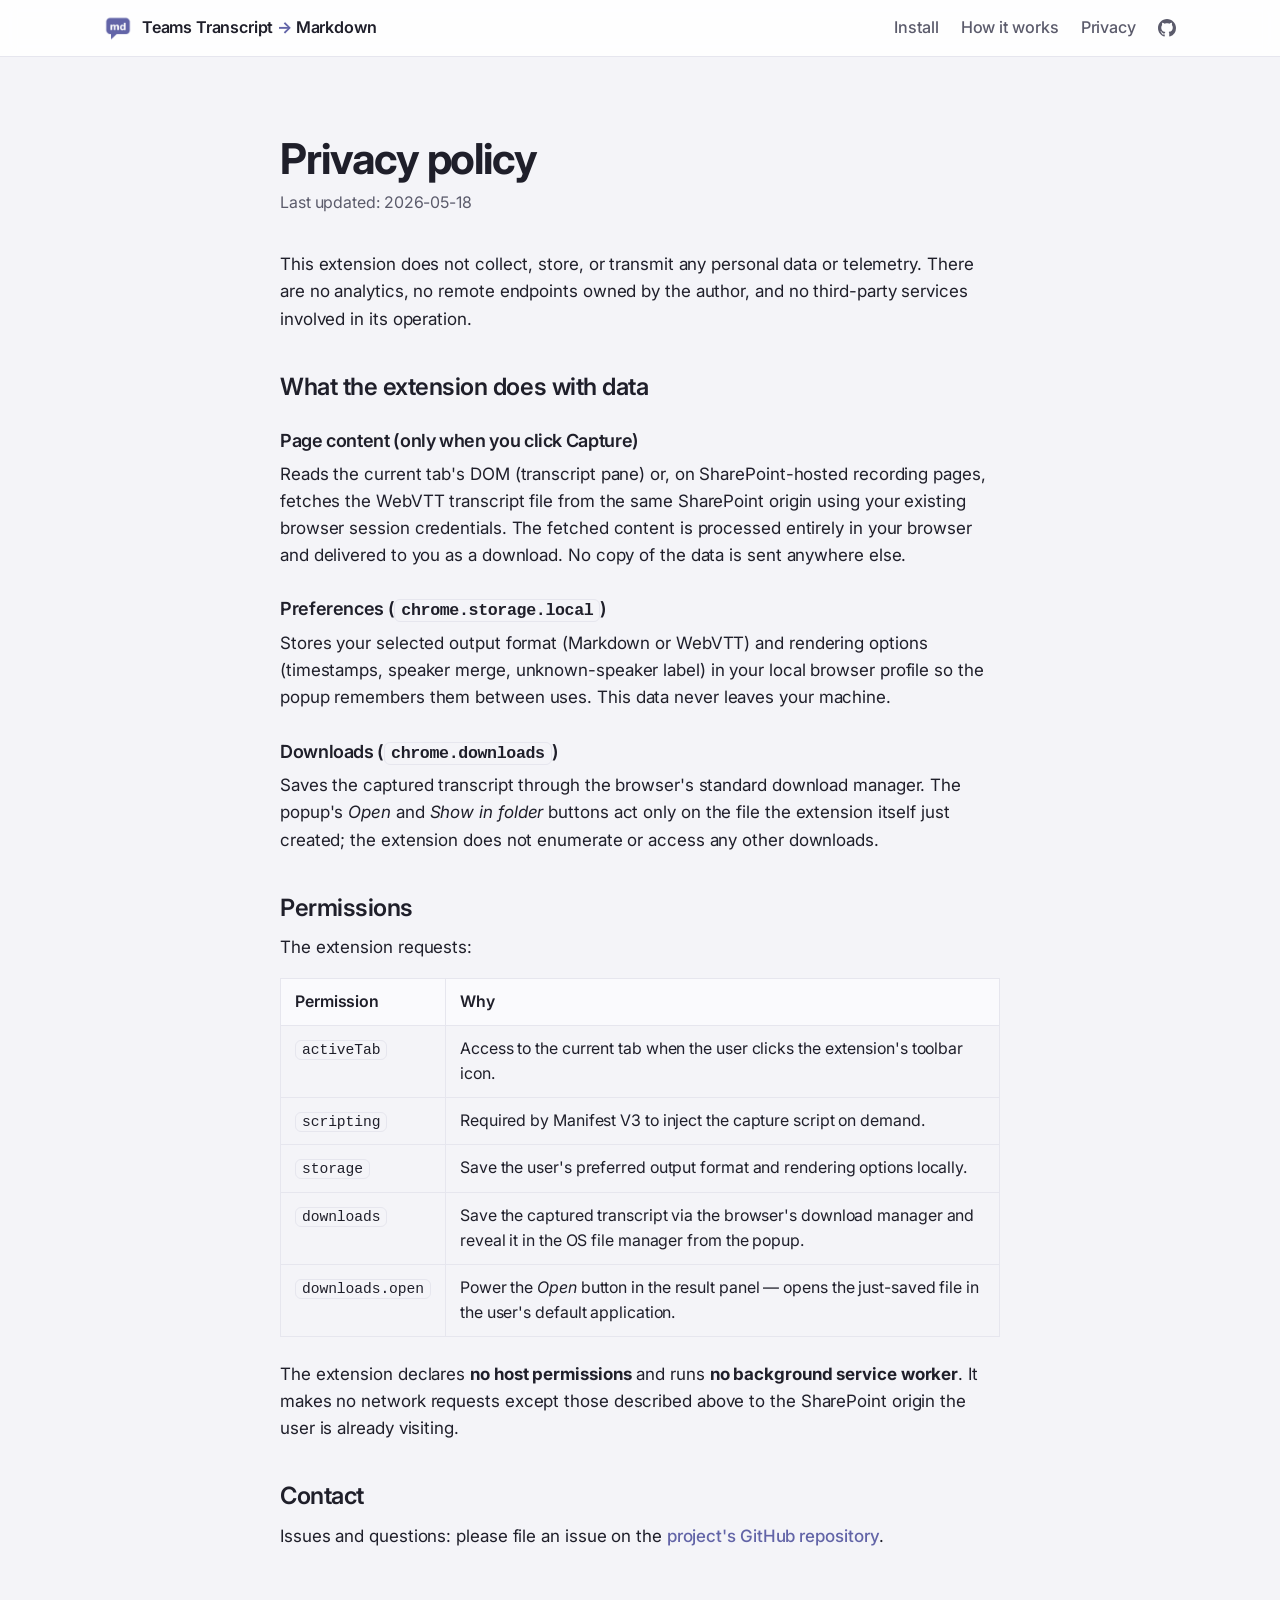
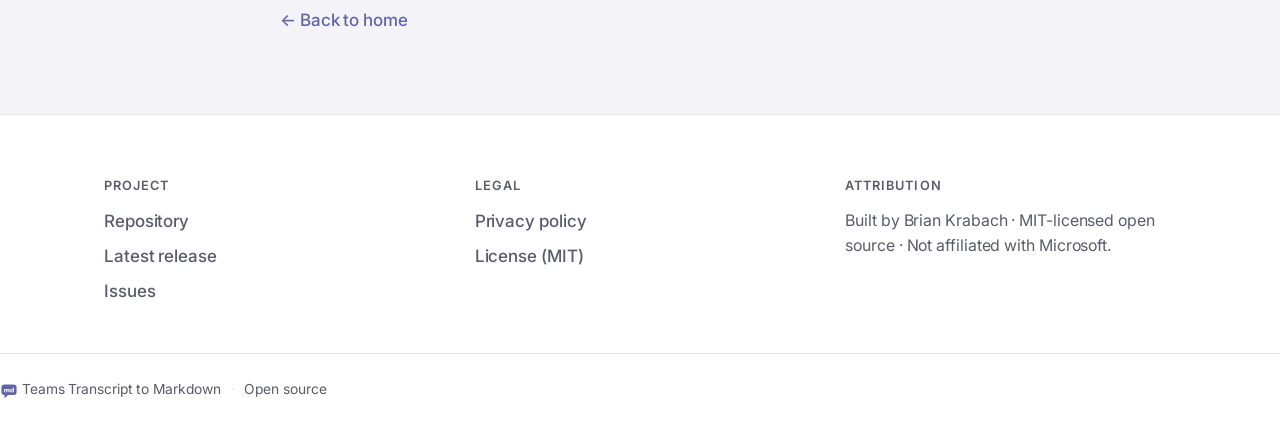
==== privacy/index.html @ 86daa05f "docs(site): build proper landing page with design + UX love Stand up a real GitHub Pages site instea" ====
<!doctype html>
<html lang="en">
  <head>
    <meta charset="utf-8" />
    <meta name="viewport" content="width=device-width, initial-scale=1" />
    <title>Privacy policy — Teams Transcript to Markdown</title>
    <meta
      name="description"
      content="Privacy policy for the Teams Transcript to Markdown browser extension. No telemetry, no servers, no third parties."
    />
    <link rel="icon" type="image/png" href="../icons/icon-128.png" sizes="128x128" />
    <link
      href="https://fonts.googleapis.com/css2?family=Inter:wght@400;500;600;700&display=swap"
      rel="stylesheet"
    />
    <link rel="stylesheet" href="../style.css" />
  </head>
  <body>
    <header class="topbar">
      <div class="container topbar-inner">
        <a class="brand" href="../" aria-label="Teams Transcript to Markdown — back to home">
          <img src="../icons/icon-128.png" alt="" class="brand-icon" width="28" height="28" />
          <span class="brand-name">Teams Transcript <span class="brand-arrow">→</span> Markdown</span>
        </a>
        <nav class="topnav">
          <a href="../#install">Install</a>
          <a href="../#how">How it works</a>
          <a href="../#privacy">Privacy</a>
          <a
            class="topnav-github"
            href="https://github.com/bkrabach/teams-transcript-md"
            aria-label="View source on GitHub"
          >
            <svg viewBox="0 0 16 16" width="18" height="18" aria-hidden="true">
              <path
                fill="currentColor"
                d="M8 0C3.58 0 0 3.58 0 8c0 3.54 2.29 6.53 5.47 7.59.4.07.55-.17.55-.38 0-.19-.01-.82-.01-1.49-2.01.37-2.53-.49-2.69-.94-.09-.23-.48-.94-.82-1.13-.28-.15-.68-.52-.01-.53.63-.01 1.08.58 1.23.82.72 1.21 1.87.87 2.33.66.07-.52.28-.87.51-1.07-1.78-.2-3.64-.89-3.64-3.95 0-.87.31-1.59.82-2.15-.08-.2-.36-1.02.08-2.12 0 0 .67-.21 2.2.82.64-.18 1.32-.27 2-.27.68 0 1.36.09 2 .27 1.53-1.04 2.2-.82 2.2-.82.44 1.1.16 1.92.08 2.12.51.56.82 1.27.82 2.15 0 3.07-1.87 3.75-3.65 3.95.29.25.54.73.54 1.48 0 1.07-.01 1.93-.01 2.2 0 .21.15.46.55.38A8.01 8.01 0 0016 8c0-4.42-3.58-8-8-8z"
              />
            </svg>
            <span class="visually-hidden">GitHub</span>
          </a>
        </nav>
      </div>
    </header>

    <main class="container">
      <article class="prose">
        <h1>Privacy policy</h1>
        <p class="meta">Last updated: 2026-05-18</p>

        <p>
          This extension does not collect, store, or transmit any personal
          data or telemetry. There are no analytics, no remote endpoints
          owned by the author, and no third-party services involved in its
          operation.
        </p>

        <h2>What the extension does with data</h2>

        <h3>Page content (only when you click Capture)</h3>
        <p>
          Reads the current tab's DOM (transcript pane) or, on
          SharePoint-hosted recording pages, fetches the WebVTT transcript
          file from the same SharePoint origin using your existing browser
          session credentials. The fetched content is processed entirely
          in your browser and delivered to you as a download. No copy of
          the data is sent anywhere else.
        </p>

        <h3>Preferences (<code>chrome.storage.local</code>)</h3>
        <p>
          Stores your selected output format (Markdown or WebVTT) and
          rendering options (timestamps, speaker merge, unknown-speaker
          label) in your local browser profile so the popup remembers them
          between uses. This data never leaves your machine.
        </p>

        <h3>Downloads (<code>chrome.downloads</code>)</h3>
        <p>
          Saves the captured transcript through the browser's standard
          download manager. The popup's <em>Open</em> and
          <em>Show in folder</em> buttons act only on the file the
          extension itself just created; the extension does not enumerate
          or access any other downloads.
        </p>

        <h2>Permissions</h2>

        <p>The extension requests:</p>

        <table>
          <thead>
            <tr>
              <th>Permission</th>
              <th>Why</th>
            </tr>
          </thead>
          <tbody>
            <tr>
              <td><code>activeTab</code></td>
              <td>
                Access to the current tab when the user clicks the extension's
                toolbar icon.
              </td>
            </tr>
            <tr>
              <td><code>scripting</code></td>
              <td>
                Required by Manifest V3 to inject the capture script on demand.
              </td>
            </tr>
            <tr>
              <td><code>storage</code></td>
              <td>
                Save the user's preferred output format and rendering options
                locally.
              </td>
            </tr>
            <tr>
              <td><code>downloads</code></td>
              <td>
                Save the captured transcript via the browser's download manager
                and reveal it in the OS file manager from the popup.
              </td>
            </tr>
            <tr>
              <td><code>downloads.open</code></td>
              <td>
                Power the <em>Open</em> button in the result panel — opens the
                just-saved file in the user's default application.
              </td>
            </tr>
          </tbody>
        </table>

        <p>
          The extension declares <strong>no host permissions</strong> and
          runs <strong>no background service worker</strong>. It makes no
          network requests except those described above to the SharePoint
          origin the user is already visiting.
        </p>

        <h2>Contact</h2>

        <p>
          Issues and questions: please file an issue on the
          <a href="https://github.com/bkrabach/teams-transcript-md/issues"
            >project's GitHub repository</a
          >.
        </p>

        <a class="back link-arrow" href="../">← Back to home</a>
      </article>
    </main>

    <footer class="footer">
      <div class="container footer-grid">
        <div class="footer-col">
          <h4>Project</h4>
          <ul>
            <li><a href="https://github.com/bkrabach/teams-transcript-md">Repository</a></li>
            <li>
              <a href="https://github.com/bkrabach/teams-transcript-md/releases/latest"
                >Latest release</a
              >
            </li>
            <li>
              <a href="https://github.com/bkrabach/teams-transcript-md/issues">Issues</a>
            </li>
          </ul>
        </div>
        <div class="footer-col">
          <h4>Legal</h4>
          <ul>
            <li><a href="./">Privacy policy</a></li>
            <li>
              <a
                href="https://github.com/bkrabach/teams-transcript-md/blob/main/LICENSE"
                >License (MIT)</a
              >
            </li>
          </ul>
        </div>
        <div class="footer-col footer-attribution">
          <h4>Attribution</h4>
          <p>
            Built by Brian Krabach · MIT-licensed open source ·
            <em>Not affiliated with Microsoft.</em>
          </p>
        </div>
      </div>
      <div class="footer-bottom">
        <span>
          <img src="../icons/icon-128.png" alt="" width="18" height="18" />
          Teams Transcript to Markdown
        </span>
        <span class="footer-bottom-spacer">·</span>
        <span>Open source</span>
      </div>
    </footer>
  </body>
</html>
---- style.css ----
/* ============================================================================
   Teams Transcript to Markdown — landing page styles.

   Design tokens follow the art-director brief; layout follows the
   layout-architect brief. Single sheet, no preprocessor.

   Sections:
     1. Tokens (light + dark)
     2. Reset + base typography
     3. Layout primitives (container, grid, sections)
     4. Topbar
     5. Hero (and the in-hero stylized popup preview)
     6. Buttons + badges
     7. Install cards
     8. Feature grid
     9. Sample code block + explainer
    10. Privacy block
    11. Footer
    12. Utilities + responsive overrides
   ========================================================================== */

/* ---------------------------------------------------------------------------
   1. Tokens
   --------------------------------------------------------------------------- */

:root {
  --c-primary: #6264a7;
  --c-primary-hover: #424482;
  --c-accent: #8587c6;
  --c-surface: #ffffff;
  --c-surface-raised: #fafafd;
  --c-page-bg: #f4f4f8;
  --c-hairline: #e6e6ee;
  --c-ink: #1f1f2a;
  --c-ink-muted: #5b5b6b;
  --c-success: #107c41;
  --c-success-bg: #e7f4ee;
  --c-error: #c4314b;
  --c-code-bg: #f4f4f8;

  --radius-sm: 6px;
  --radius-md: 10px;
  --radius-lg: 14px;
  --radius-pill: 999px;

  --shadow-card: 0 1px 2px rgba(31, 31, 42, 0.04),
    0 8px 24px -8px rgba(98, 100, 167, 0.18);
  --shadow-card-hover: 0 1px 2px rgba(31, 31, 42, 0.06),
    0 12px 32px -10px rgba(98, 100, 167, 0.28);
  --shadow-popup: 0 4px 12px -2px rgba(31, 31, 42, 0.08),
    0 28px 56px -16px rgba(98, 100, 167, 0.35);

  --gradient-primary: linear-gradient(160deg, #6264a7 0%, #8587c6 100%);
  --gradient-primary-hover: linear-gradient(160deg, #525498 0%, #757aba 100%);

  --container-w: 1120px;
  --gutter-lg: 24px;
  --gutter-sm: 16px;
}

@media (prefers-color-scheme: dark) {
  :root {
    --c-primary: #8587c6;
    --c-primary-hover: #9ea0d3;
    --c-accent: #b3b5e0;
    --c-surface: #13131a;
    --c-surface-raised: #1b1b24;
    --c-page-bg: #0e0e14;
    --c-hairline: #2a2a36;
    --c-ink: #ededf2;
    --c-ink-muted: #9a9aad;
    --c-success: #58b97a;
    --c-success-bg: rgba(88, 185, 122, 0.12);
    --c-error: #ef6a7c;
    --c-code-bg: #0e0e14;

    --shadow-card: 0 1px 2px rgba(0, 0, 0, 0.4),
      0 12px 32px -8px rgba(0, 0, 0, 0.6);
    --shadow-card-hover: 0 1px 2px rgba(0, 0, 0, 0.5),
      0 18px 44px -10px rgba(0, 0, 0, 0.7);
    --shadow-popup: 0 4px 12px -2px rgba(0, 0, 0, 0.5),
      0 28px 56px -16px rgba(0, 0, 0, 0.7);

    --gradient-primary: linear-gradient(160deg, #6264a7 0%, #8587c6 100%);
    --gradient-primary-hover: linear-gradient(160deg, #757aba 0%, #9ea0d3 100%);
  }
}

/* ---------------------------------------------------------------------------
   2. Reset + base
   --------------------------------------------------------------------------- */

*,
*::before,
*::after {
  box-sizing: border-box;
}

html,
body {
  margin: 0;
  padding: 0;
}

html {
  background: var(--c-page-bg);
  color: var(--c-ink);
  font-family: "Inter", -apple-system, BlinkMacSystemFont, "Segoe UI", system-ui,
    "Helvetica Neue", Arial, sans-serif;
  font-size: 17px;
  line-height: 1.6;
  letter-spacing: -0.005em;
  -webkit-font-smoothing: antialiased;
  text-rendering: optimizeLegibility;
}

body {
  background: var(--c-page-bg);
}

h1,
h2,
h3,
h4 {
  margin: 0 0 0.5em;
  font-weight: 600;
  color: var(--c-ink);
  letter-spacing: -0.02em;
  line-height: 1.15;
}

h1 {
  font-size: 3.25rem;
  font-weight: 700;
  letter-spacing: -0.025em;
  line-height: 1.05;
}

h2 {
  font-size: 2rem;
  line-height: 1.2;
}

h3 {
  font-size: 1.25rem;
  font-weight: 600;
  line-height: 1.3;
}

h4 {
  font-size: 0.75rem;
  font-weight: 600;
  text-transform: uppercase;
  letter-spacing: 0.08em;
  color: var(--c-ink-muted);
}

p {
  margin: 0 0 1em;
  color: var(--c-ink);
}

ul,
ol {
  margin: 0 0 1em;
  padding-left: 1.4em;
  color: var(--c-ink);
}

li + li {
  margin-top: 0.3em;
}

a {
  color: var(--c-primary);
  text-decoration: none;
  font-weight: 500;
}

a:hover {
  color: var(--c-primary-hover);
  text-decoration: underline;
}

a:focus-visible,
button:focus-visible,
summary:focus-visible {
  outline: 2px solid var(--c-accent);
  outline-offset: 2px;
  border-radius: 4px;
}

code,
pre {
  font-family: ui-monospace, "SF Mono", "JetBrains Mono", "Menlo", "Consolas",
    monospace;
}

code {
  font-size: 0.92em;
  padding: 1px 6px;
  background: var(--c-code-bg);
  border-radius: var(--radius-sm);
  border: 1px solid var(--c-hairline);
  color: var(--c-ink);
}

pre code {
  background: transparent;
  border: none;
  padding: 0;
}

img {
  max-width: 100%;
  height: auto;
}

::selection {
  background: var(--c-accent);
  color: #fff;
}

/* ---------------------------------------------------------------------------
   3. Layout primitives
   --------------------------------------------------------------------------- */

.container {
  width: 100%;
  max-width: var(--container-w);
  margin: 0 auto;
  padding: 0 var(--gutter-lg);
}

.section {
  padding: 96px 0;
  border-top: 1px solid var(--c-hairline);
}

.section h2 {
  display: flex;
  align-items: center;
  gap: 14px;
  margin-bottom: 8px;
}

.section-marker {
  display: inline-block;
  width: 8px;
  height: 28px;
  background: var(--gradient-primary);
  border-radius: var(--radius-sm);
  flex-shrink: 0;
}

.lede {
  font-size: 1.125rem;
  color: var(--c-ink-muted);
  max-width: 60ch;
  margin-bottom: 40px;
}

.muted {
  color: var(--c-ink-muted);
}

.visually-hidden {
  position: absolute;
  width: 1px;
  height: 1px;
  padding: 0;
  margin: -1px;
  overflow: hidden;
  clip: rect(0, 0, 0, 0);
  white-space: nowrap;
  border: 0;
}

.link-arrow {
  display: inline-block;
  font-weight: 500;
}

/* ---------------------------------------------------------------------------
   4. Topbar
   --------------------------------------------------------------------------- */

.topbar {
  position: sticky;
  top: 0;
  z-index: 50;
  background: rgba(255, 255, 255, 0.85);
  backdrop-filter: saturate(140%) blur(8px);
  -webkit-backdrop-filter: saturate(140%) blur(8px);
  border-bottom: 1px solid var(--c-hairline);
}

@media (prefers-color-scheme: dark) {
  .topbar {
    background: rgba(14, 14, 20, 0.85);
  }
}

.topbar-inner {
  display: flex;
  align-items: center;
  justify-content: space-between;
  height: 56px;
}

.brand {
  display: inline-flex;
  align-items: center;
  gap: 10px;
  color: var(--c-ink);
  font-weight: 600;
  letter-spacing: -0.01em;
}

.brand:hover {
  color: var(--c-primary);
  text-decoration: none;
}

.brand-icon {
  border-radius: var(--radius-sm);
}

.brand-name {
  font-size: 0.95rem;
}

.brand-arrow {
  color: var(--c-primary);
  font-weight: 700;
}

.topnav {
  display: flex;
  align-items: center;
  gap: 22px;
  font-size: 0.95rem;
}

.topnav a {
  color: var(--c-ink-muted);
  font-weight: 500;
}

.topnav a:hover {
  color: var(--c-ink);
  text-decoration: none;
}

.topnav-github {
  display: inline-flex;
  align-items: center;
  color: var(--c-ink-muted);
}

.topnav-github:hover {
  color: var(--c-ink);
}

@media (max-width: 640px) {
  .brand-name {
    display: none;
  }
  .topnav a:not(.topnav-github) {
    display: none;
  }
}

/* ---------------------------------------------------------------------------
   5. Hero
   --------------------------------------------------------------------------- */

.hero {
  position: relative;
  padding: 96px 0 80px;
  background: var(--c-surface);
  overflow: hidden;
}

.hero::before {
  /* The single allowed accent gradient bar across the top of the hero. */
  content: "";
  position: absolute;
  top: 0;
  left: 0;
  right: 0;
  height: 2px;
  background: var(--gradient-primary);
}

.hero-grid {
  display: grid;
  grid-template-columns: 5fr 7fr;
  gap: 48px;
  align-items: center;
}

@media (max-width: 1023px) {
  .hero-grid {
    grid-template-columns: 1fr;
    gap: 56px;
  }
}

.hero-text {
  max-width: 520px;
}

.hero-icon {
  border-radius: var(--radius-lg);
  margin-bottom: 24px;
  box-shadow: var(--shadow-card);
}

.hero h1 {
  margin-bottom: 20px;
}

.tagline {
  font-size: 1.25rem;
  color: var(--c-ink-muted);
  line-height: 1.5;
  margin-bottom: 36px;
}

.tagline code {
  font-size: 1em;
  padding: 2px 6px;
}

.cta-row {
  display: flex;
  flex-wrap: wrap;
  gap: 12px;
  align-items: center;
}

@media (max-width: 480px) {
  h1 {
    font-size: 2.25rem;
  }
  .tagline {
    font-size: 1.0625rem;
  }
  .section {
    padding: 64px 0;
  }
}

/* Stylized popup preview in the hero ---------------------------------------- */

.hero-preview {
  position: relative;
  perspective: 1600px;
}

.device {
  background: var(--c-surface);
  border: 1px solid var(--c-hairline);
  border-radius: var(--radius-lg);
  overflow: hidden;
  box-shadow: var(--shadow-popup);
  transform: rotate(0.4deg);
}

@media (min-width: 1024px) {
  .device {
    transform: rotate(0.6deg) translateY(-4px);
  }
}

.device-chrome {
  display: flex;
  align-items: center;
  gap: 6px;
  padding: 10px 14px;
  background: var(--c-surface-raised);
  border-bottom: 1px solid var(--c-hairline);
}

.device-dot {
  display: inline-block;
  width: 11px;
  height: 11px;
  border-radius: 50%;
}

.device-dot-red {
  background: #ff5f57;
}

.device-dot-yellow {
  background: #febc2e;
}

.device-dot-green {
  background: #28c840;
}

.device-url {
  margin-left: 16px;
  font-family: ui-monospace, monospace;
  font-size: 0.78rem;
  color: var(--c-ink-muted);
  overflow: hidden;
  text-overflow: ellipsis;
  white-space: nowrap;
  flex: 1;
}

.device-body {
  padding: 36px 32px;
  display: flex;
  justify-content: center;
  background: var(--c-page-bg);
  background-image: radial-gradient(
    circle at top right,
    rgba(133, 135, 198, 0.18),
    transparent 60%
  );
}

.device-popup {
  width: 340px;
  max-width: 100%;
  background: var(--c-surface);
  border: 1px solid var(--c-hairline);
  border-radius: var(--radius-md);
  padding: 16px;
  box-shadow: var(--shadow-card);
  font-size: 0.875rem;
}

@media (max-width: 480px) {
  .device-body {
    padding: 24px 16px;
  }
  .device-url {
    margin-left: 8px;
    font-size: 0.7rem;
  }
}

.popup-header {
  display: flex;
  align-items: center;
  gap: 8px;
  margin-bottom: 10px;
}

.popup-header strong {
  font-size: 0.875rem;
  font-weight: 600;
}

.popup-header img {
  border-radius: var(--radius-sm);
}

.popup-target {
  font-size: 0.75rem;
  color: var(--c-ink-muted);
  margin: 0 0 12px;
  font-family: ui-monospace, monospace;
}

.popup-btn-primary {
  display: block;
  width: 100%;
  padding: 8px 12px;
  background: var(--gradient-primary);
  color: #fff;
  border: none;
  border-radius: var(--radius-sm);
  font: inherit;
  font-weight: 600;
  font-size: 0.875rem;
  cursor: default;
  margin-bottom: 14px;
  opacity: 0.85;
}

.popup-result {
  border: 1px solid var(--c-hairline);
  border-radius: var(--radius-sm);
  padding: 10px 12px;
  background: var(--c-surface-raised);
}

.popup-result-info {
  display: flex;
  flex-direction: column;
  gap: 2px;
  margin-bottom: 10px;
}

.popup-result-filename {
  font-weight: 600;
  font-size: 0.8125rem;
  color: var(--c-success);
  overflow: hidden;
  text-overflow: ellipsis;
  white-space: nowrap;
}

.popup-result-meta {
  font-size: 0.6875rem;
  color: var(--c-ink-muted);
}

.popup-result-actions {
  display: flex;
  gap: 6px;
}

.popup-btn-secondary {
  flex: 1 1 0;
  padding: 5px 8px;
  font: inherit;
  font-size: 0.75rem;
  font-weight: 500;
  background: var(--c-surface);
  color: var(--c-ink);
  border: 1px solid var(--c-hairline);
  border-radius: var(--radius-sm);
  cursor: default;
}

/* ---------------------------------------------------------------------------
   6. Buttons + badges
   --------------------------------------------------------------------------- */

.btn {
  display: inline-flex;
  align-items: center;
  gap: 8px;
  padding: 11px 18px;
  border-radius: var(--radius-md);
  font: inherit;
  font-weight: 600;
  font-size: 0.9375rem;
  text-decoration: none;
  border: 1px solid transparent;
  cursor: pointer;
  line-height: 1;
  transition: background 0.15s ease, color 0.15s ease, border-color 0.15s ease,
    box-shadow 0.15s ease;
}

.btn-primary {
  background: var(--gradient-primary);
  color: #fff;
}

.btn-primary:hover {
  background: var(--gradient-primary-hover);
  color: #fff;
  text-decoration: none;
  box-shadow: var(--shadow-card);
}

.btn-secondary {
  background: var(--c-surface);
  color: var(--c-ink);
  border-color: var(--c-hairline);
}

.btn-secondary:hover {
  border-color: var(--c-accent);
  color: var(--c-primary);
  text-decoration: none;
}

.btn-disabled,
.btn-disabled:hover {
  background: var(--c-hairline);
  color: var(--c-ink-muted);
  border-color: transparent;
  cursor: not-allowed;
  box-shadow: none;
}

.badge {
  display: inline-flex;
  align-items: center;
  padding: 3px 10px;
  border-radius: var(--radius-pill);
  font-size: 0.7rem;
  font-weight: 600;
  text-transform: uppercase;
  letter-spacing: 0.06em;
}

.badge-muted {
  background: var(--c-hairline);
  color: var(--c-ink-muted);
}

.badge-good {
  background: var(--c-success-bg);
  color: var(--c-success);
}

/* ---------------------------------------------------------------------------
   7. Install
   --------------------------------------------------------------------------- */

.section-install {
  background: var(--c-page-bg);
}

.install-grid {
  display: grid;
  grid-template-columns: repeat(3, 1fr);
  gap: 20px;
}

@media (max-width: 960px) {
  .install-grid {
    grid-template-columns: 1fr;
  }
}

.install-card {
  background: var(--c-surface);
  border: 1px solid var(--c-hairline);
  border-radius: var(--radius-lg);
  padding: 24px;
  display: flex;
  flex-direction: column;
  gap: 14px;
  transition: box-shadow 0.2s ease;
}

.install-card:hover {
  box-shadow: var(--shadow-card-hover);
}

.install-card header {
  display: flex;
  align-items: center;
  justify-content: space-between;
  gap: 12px;
}

.install-card h3 {
  margin: 0;
  font-size: 1.0625rem;
}

.install-card p {
  margin: 0;
  font-size: 0.9375rem;
  color: var(--c-ink-muted);
  flex: 1;
}

.install-card .btn {
  align-self: flex-start;
  margin-top: 4px;
}

.install-card-primary {
  border-color: var(--c-accent);
  box-shadow: var(--shadow-card);
  background: linear-gradient(
    180deg,
    var(--c-surface) 0%,
    var(--c-surface-raised) 100%
  );
}

.install-card-muted {
  opacity: 0.85;
}

.install-howto {
  margin-top: 8px;
  border-top: 1px solid var(--c-hairline);
  padding-top: 12px;
  font-size: 0.875rem;
}

.install-howto summary {
  cursor: pointer;
  color: var(--c-ink-muted);
  font-weight: 500;
  list-style: revert;
}

.install-howto summary:hover {
  color: var(--c-primary);
}

.install-howto ol {
  margin: 10px 0 0;
  padding-left: 1.4em;
  color: var(--c-ink);
}

.install-howto li {
  margin: 6px 0;
}

.install-howto code {
  font-size: 0.85em;
}

/* ---------------------------------------------------------------------------
   8. Feature grid
   --------------------------------------------------------------------------- */

.feature-grid {
  display: grid;
  grid-template-columns: repeat(3, 1fr);
  gap: 28px;
  margin-top: 32px;
}

@media (max-width: 960px) {
  .feature-grid {
    grid-template-columns: 1fr;
  }
}

.feature {
  background: var(--c-surface);
  border: 1px solid var(--c-hairline);
  border-radius: var(--radius-lg);
  padding: 28px 24px 26px;
  position: relative;
  transition: box-shadow 0.2s ease, transform 0.2s ease;
}

.feature:hover {
  box-shadow: var(--shadow-card);
  transform: translateY(-2px);
}

.feature-step {
  display: inline-flex;
  align-items: center;
  justify-content: center;
  width: 28px;
  height: 28px;
  border-radius: var(--radius-pill);
  background: var(--gradient-primary);
  color: #fff;
  font-size: 0.875rem;
  font-weight: 700;
  margin-bottom: 18px;
}

.feature h3 {
  margin-bottom: 10px;
}

.feature p {
  font-size: 0.9375rem;
  color: var(--c-ink-muted);
  margin: 0;
}

.feature code {
  font-size: 0.85em;
}

/* ---------------------------------------------------------------------------
   9. Sample code block
   --------------------------------------------------------------------------- */

.section-sample {
  background: var(--c-surface);
}

.sample-grid {
  display: grid;
  grid-template-columns: 8fr 4fr;
  gap: 40px;
  align-items: start;
}

@media (max-width: 960px) {
  .sample-grid {
    grid-template-columns: 1fr;
  }
}

.sample-main h2 {
  margin-bottom: 12px;
}

.caption {
  color: var(--c-ink-muted);
  font-size: 1rem;
  margin-bottom: 24px;
}

.codeblock {
  margin: 0;
  background: var(--c-code-bg);
  border: 1px solid var(--c-hairline);
  border-radius: var(--radius-lg);
  overflow: hidden;
  box-shadow: var(--shadow-card);
}

.codeblock-header {
  display: flex;
  align-items: center;
  gap: 6px;
  padding: 10px 16px;
  background: var(--c-surface-raised);
  border-bottom: 1px solid var(--c-hairline);
}

.codeblock-dot {
  display: inline-block;
  width: 11px;
  height: 11px;
  border-radius: 50%;
}

.codeblock-dot-red {
  background: #ff5f57;
}
.codeblock-dot-yellow {
  background: #febc2e;
}
.codeblock-dot-green {
  background: #28c840;
}

.codeblock-title {
  margin-left: 12px;
  font-family: ui-monospace, monospace;
  font-size: 0.8125rem;
  color: var(--c-ink-muted);
}

.codeblock pre {
  margin: 0;
  padding: 20px 22px;
  overflow-x: auto;
  font-size: 0.8125rem;
  line-height: 1.55;
  color: var(--c-ink);
}

.codeblock code {
  background: transparent;
  border: none;
  padding: 0;
  font-size: inherit;
  color: inherit;
}

/* Sample MD token colors -- subtle, not rainbow. */
.tok-h {
  color: var(--c-primary);
  font-weight: 600;
}
.tok-k {
  color: var(--c-ink-muted);
}
.tok-t {
  color: var(--c-accent);
  font-weight: 600;
}
.tok-s {
  color: var(--c-ink);
  font-weight: 600;
}

.sample-explainer {
  background: var(--c-surface-raised);
  border: 1px solid var(--c-hairline);
  border-radius: var(--radius-lg);
  padding: 24px;
}

.sample-explainer h3 {
  margin-top: 0;
  margin-bottom: 14px;
}

.sample-explainer ul {
  padding-left: 1.2em;
  margin: 0;
}

.sample-explainer li {
  font-size: 0.9375rem;
  color: var(--c-ink);
  margin: 8px 0;
}

.sample-explainer code {
  font-size: 0.85em;
}

/* ---------------------------------------------------------------------------
   10. Privacy
   --------------------------------------------------------------------------- */

.section-privacy {
  background: var(--c-page-bg);
}

.privacy-grid {
  display: grid;
  grid-template-columns: 5fr 7fr;
  gap: 40px;
  align-items: start;
}

@media (max-width: 768px) {
  .privacy-grid {
    grid-template-columns: 1fr;
  }
}

.privacy-noes {
  list-style: none;
  padding: 0;
  margin: 0;
  display: flex;
  flex-direction: column;
  gap: 10px;
}

.privacy-noes li {
  background: var(--c-surface);
  border: 1px solid var(--c-hairline);
  border-left: 3px solid var(--c-success);
  border-radius: var(--radius-sm);
  padding: 14px 18px;
  font-weight: 600;
  font-size: 1rem;
  color: var(--c-ink);
}

.privacy-prose p {
  font-size: 1.0625rem;
  color: var(--c-ink);
  margin: 0 0 16px;
}

/* ---------------------------------------------------------------------------
   11. Footer
   --------------------------------------------------------------------------- */

.footer {
  background: var(--c-surface);
  border-top: 1px solid var(--c-hairline);
  padding: 64px 0 32px;
}

.footer-grid {
  display: grid;
  grid-template-columns: repeat(3, 1fr);
  gap: 40px;
  margin-bottom: 40px;
}

@media (max-width: 768px) {
  .footer-grid {
    grid-template-columns: 1fr;
    gap: 28px;
  }
}

.footer-col h4 {
  margin-top: 0;
  margin-bottom: 14px;
}

.footer-col ul {
  list-style: none;
  padding: 0;
  margin: 0;
}

.footer-col li {
  margin: 8px 0;
}

.footer-col a {
  color: var(--c-ink-muted);
  font-weight: 500;
}

.footer-col a:hover {
  color: var(--c-primary);
  text-decoration: none;
}

.footer-attribution p {
  font-size: 0.9375rem;
  color: var(--c-ink-muted);
  margin: 0;
}

.footer-attribution em {
  font-style: normal;
  color: var(--c-ink-muted);
}

.footer-bottom {
  border-top: 1px solid var(--c-hairline);
  padding-top: 24px;
  display: flex;
  flex-wrap: wrap;
  align-items: center;
  gap: 10px;
  font-size: 0.8125rem;
  color: var(--c-ink-muted);
}

.footer-bottom img {
  vertical-align: middle;
  border-radius: var(--radius-sm);
}

.footer-bottom-spacer {
  color: var(--c-hairline);
}

/* ---------------------------------------------------------------------------
   12. Privacy page (uses same chrome but a longer prose block)
   --------------------------------------------------------------------------- */

.prose {
  max-width: 720px;
  margin: 0 auto;
  padding: 80px 0;
}

.prose h1 {
  font-size: 2.5rem;
  margin-bottom: 8px;
}

.prose .meta {
  color: var(--c-ink-muted);
  font-size: 0.9375rem;
  margin: 0 0 36px;
}

.prose h2 {
  font-size: 1.4rem;
  margin-top: 40px;
}

.prose h3 {
  font-size: 1.0625rem;
  margin-top: 28px;
  margin-bottom: 8px;
}

.prose table {
  width: 100%;
  border-collapse: collapse;
  margin: 16px 0 24px;
  font-size: 0.9375rem;
}

.prose th,
.prose td {
  padding: 10px 14px;
  border: 1px solid var(--c-hairline);
  text-align: left;
  vertical-align: top;
}

.prose th {
  background: var(--c-surface-raised);
  font-weight: 600;
  color: var(--c-ink);
}

.prose .back {
  display: inline-block;
  margin-top: 40px;
  font-weight: 500;
}
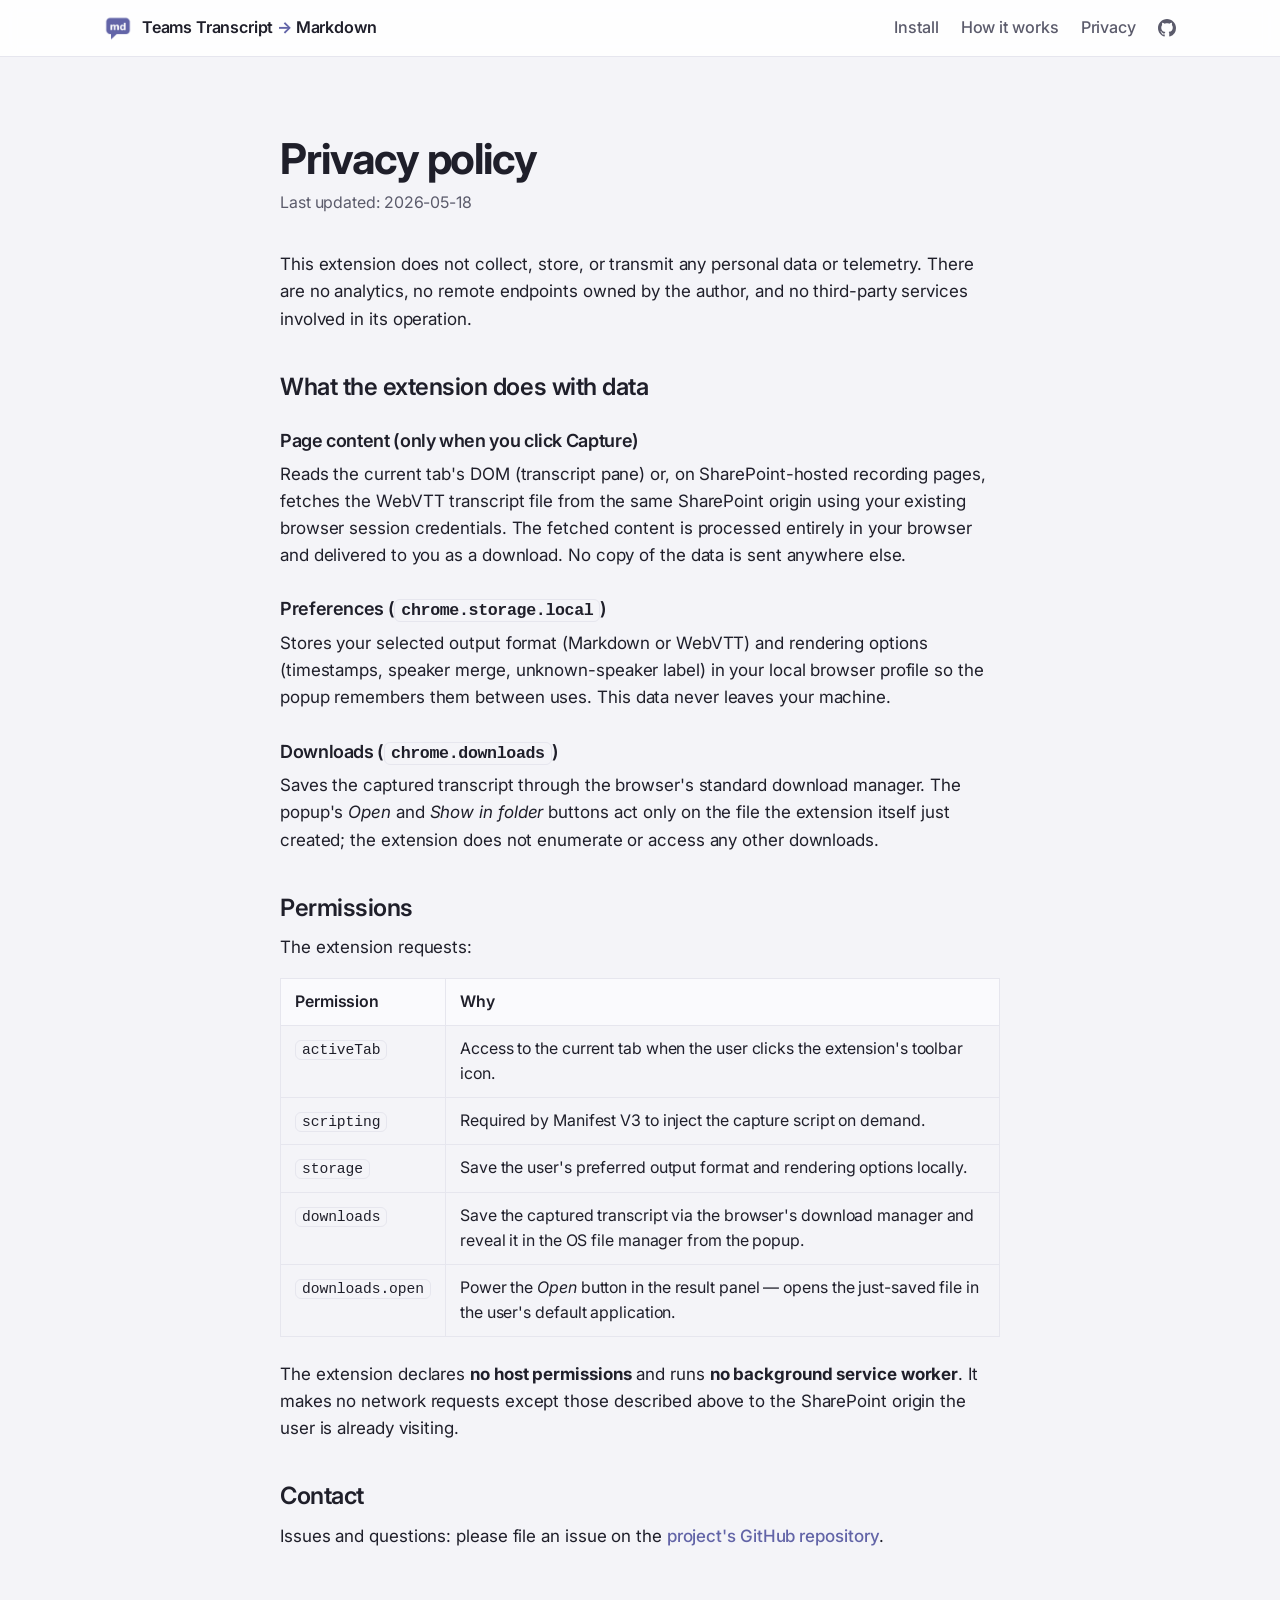
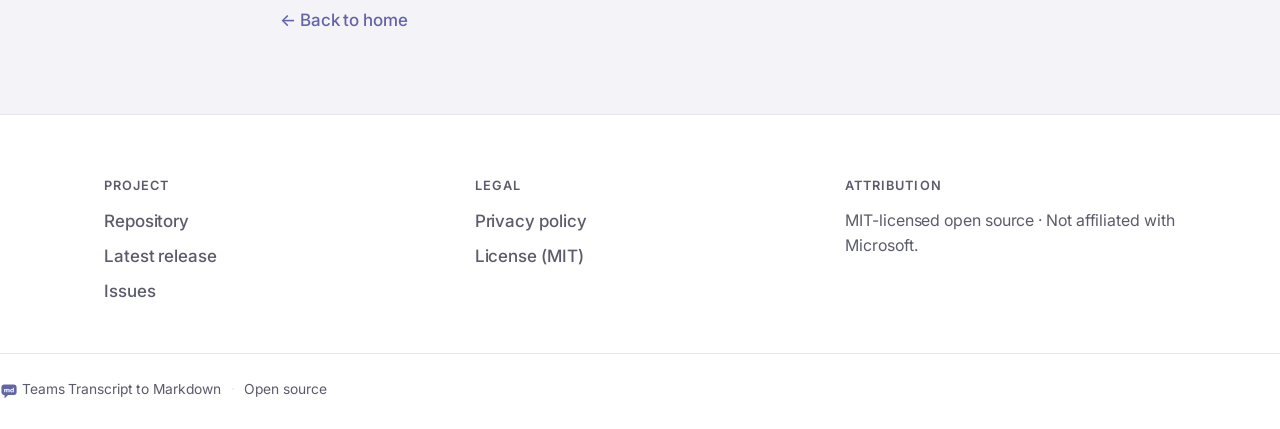
==== commit c2d82a74: "docs(site): replace real names with neutral placeholders Scrub the landing page and supporting docs " ====
--- a/privacy/index.html
+++ b/privacy/index.html
@@ -184,7 +184,7 @@
         <div class="footer-col footer-attribution">
           <h4>Attribution</h4>
           <p>
-            Built by Brian Krabach · MIT-licensed open source ·
+            MIT-licensed open source ·
             <em>Not affiliated with Microsoft.</em>
           </p>
         </div>
